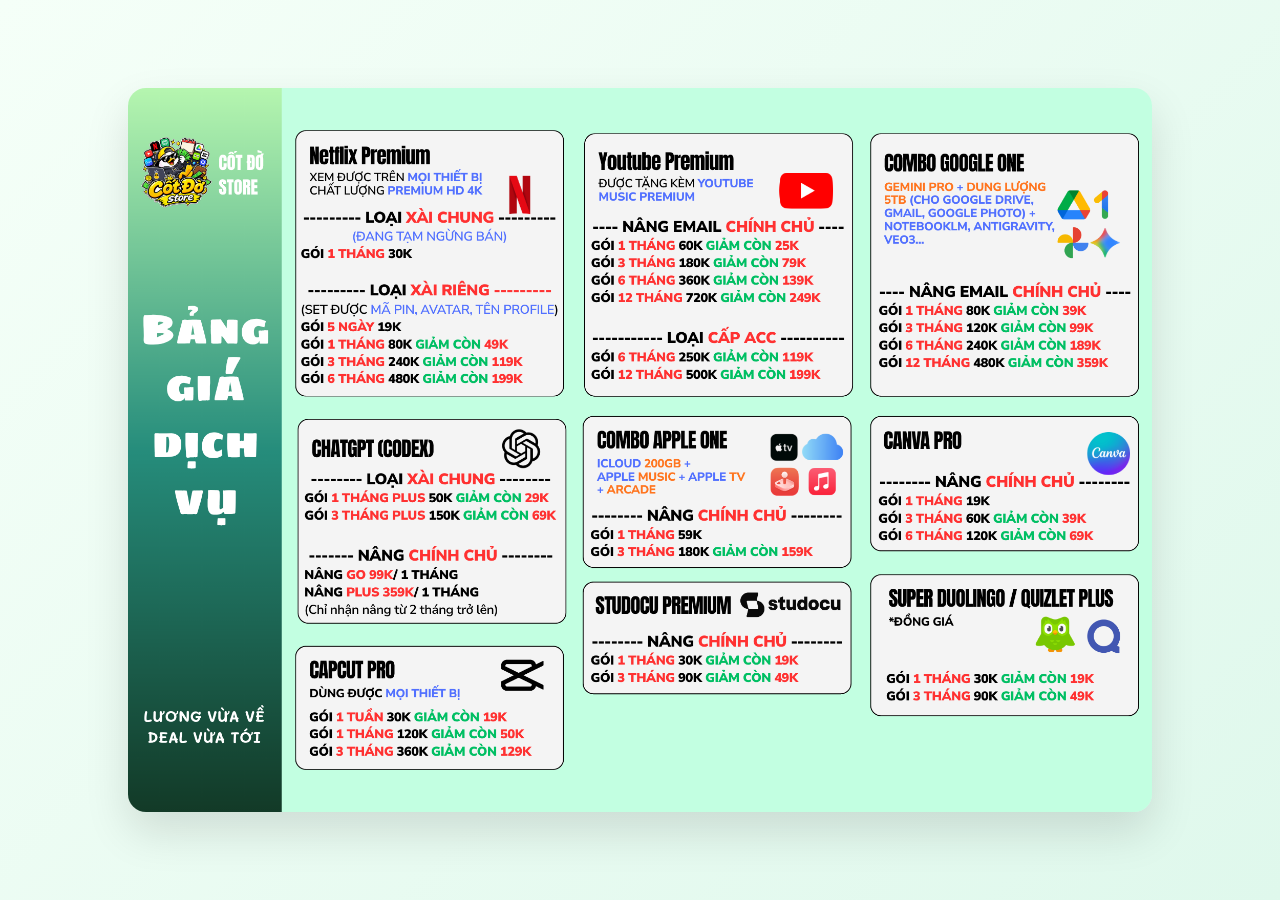
==== bang-gia.html @ a13c6941 "Add files via upload" ====
<!DOCTYPE html>
<html lang="vi">
<head>
  <meta charset="UTF-8">
  <meta name="viewport" content="width=device-width, initial-scale=1.0">
  <title>Cốt Đờ Store - Bảng Giá</title>
  <link rel="stylesheet" href="style.css">
</head>
<body>
  <main class="container">
    <img class="price-image" src="assets/price-list.png" alt="Cốt Đờ Store Price List">
  </main>
  <script src="script.js"></script>
</body>
</html>
---- style.css ----
* {
  box-sizing: border-box;
}

body {
  margin: 0;
  min-height: 100vh;
  background: linear-gradient(135deg, #f5fff8, #dff8ec);
  display: flex;
  justify-content: center;
  align-items: center;
  padding: 24px;
  font-family: Arial, sans-serif;
}

.container {
  width: 80vw;
  display: flex;
  justify-content: center;
  align-items: center;
}

.price-image {
  width: 100%;
  height: auto;
  display: block;
  border-radius: 18px;
  box-shadow: 0 20px 45px rgba(0,0,0,0.12);
}

@media (max-width: 768px) {
  body {
    padding: 0;
    background: #ffffff;
    display: block;
  }

  .container {
    width: 100vw;
    display: block;
  }

  .price-image {
    width: 100%;
    height: auto;
    border-radius: 0;
    box-shadow: none;
  }
}
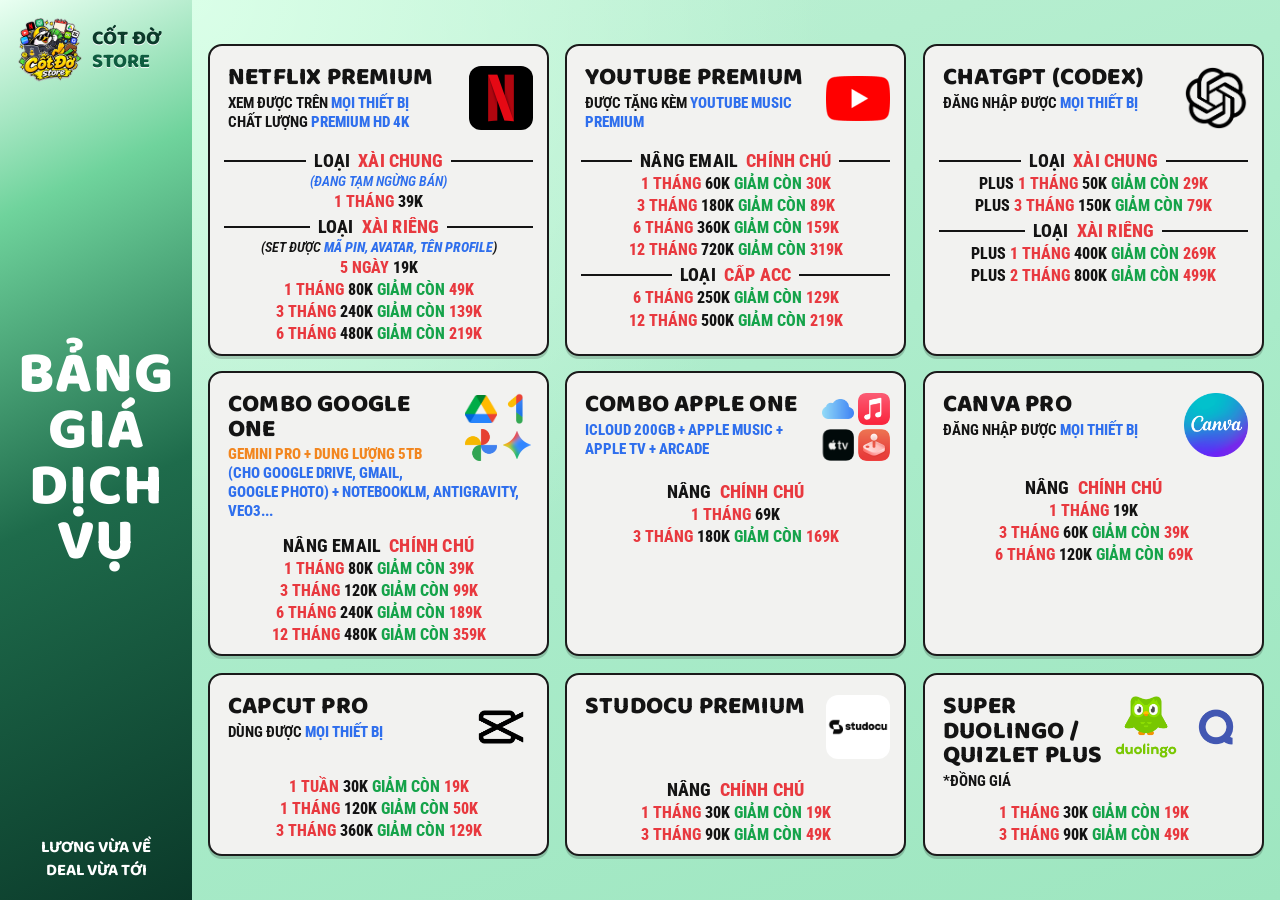
==== commit fd81c468: "Rename index.html to bang-gia.html rename" ====
--- a/bang-gia.html
+++ b/bang-gia.html
@@ -1,15 +1,210 @@
 <!DOCTYPE html>
 <html lang="vi">
 <head>
-  <meta charset="UTF-8">
-  <meta name="viewport" content="width=device-width, initial-scale=1.0">
-  <title>Cốt Đờ Store - Bảng Giá</title>
-  <link rel="stylesheet" href="style.css">
+<meta charset="UTF-8">
+<meta name="viewport" content="width=device-width, initial-scale=1.0">
+<title>Cốt Đờ Store — Bảng Giá Dịch Vụ</title>
+<link rel="preconnect" href="https://fonts.googleapis.com">
+<link href="https://fonts.googleapis.com/css2?family=Baloo+2:wght@500;700;800&family=Roboto+Condensed:ital,wght@0,400;0,700;1,400&display=swap" rel="stylesheet">
+<link rel="stylesheet" href="style.css">
 </head>
 <body>
-  <main class="container">
-    <img class="price-image" src="assets/price-list.png" alt="Cốt Đờ Store Price List">
+
+<div class="app">
+
+  <!-- SIDEBAR -->
+  <aside class="sidebar">
+    <div class="brand">
+      <div class="brand-logo"><img src="assets/logo.png" alt="Cốt Đờ Store" onerror="this.style.display='none'"></div>
+      <div class="brand-name" style="--brand-name-x: 0px;">CỐT ĐỜ<br><span>STORE</span></div>
+    </div>
+
+    <h1 class="headline">
+      <span>BẢNG</span>
+      <span>GIÁ</span>
+      <span>DỊCH</span>
+      <span class="dot">VỤ</span>
+    </h1>
+
+    <p class="tagline">LƯƠNG VỪA VỀ<br>DEAL VỪA TỚI</p>
+  </aside>
+
+  <!-- MAIN GRID -->
+  <main class="grid">
+
+    <!-- NETFLIX -->
+    <article class="card">
+      <header class="card-head">
+        <div class="icon-slot" data-icon="netflix"><img src="assets/netflix.png" alt="Netflix" onerror="this.style.display='none'"></div>
+        <h2>Netflix Premium</h2>
+        <p class="lead">XEM ĐƯỢC TRÊN <b class="blue">MỌI THIẾT BỊ</b><br>CHẤT LƯỢNG <b class="blue">PREMIUM HD 4K</b></p>
+      </header>
+      <div class="info">
+      <p class="divider">LOẠI <b class="red">XÀI CHUNG</b></p>
+      <p class="note blue">(ĐANG TẠM NGỪNG BÁN)</p>
+      <p class="row"><b class="red">1 THÁNG</b> 39K</p>
+
+      <p class="divider">LOẠI <b class="red">XÀI RIÊNG</b></p>
+      <p class="note">(SET ĐƯỢC <b class="blue">MÃ PIN, AVATAR, TÊN PROFILE</b>)</p>
+      <p class="row"><b class="red">5 NGÀY</b> 19K</p>
+      <p class="row"><b class="red">1 THÁNG</b> 80K <b class="green">GIẢM CÒN </b><b class="red">49K</b></p>
+      <p class="row"><b class="red">3 THÁNG</b> 240K <b class="green">GIẢM CÒN</b> <b class="red">139K</b></p>
+      <p class="row"><b class="red">6 THÁNG</b> 480K <b class="green">GIẢM CÒN</b> <b class="red">219K</b></p>
+    
+      </div>
+    </article>
+
+    <!-- YOUTUBE -->
+    <article class="card">
+      <header class="card-head">
+        <div class="icon-slot" data-icon="youtube"><img src="assets/youtube.png" alt="YouTube" onerror="this.style.display='none'"></div>
+        <h2>Youtube Premium</h2>
+        <p class="lead">ĐƯỢC TẶNG KÈM <b class="blue">YOUTUBE MUSIC PREMIUM</b></p>
+      </header>
+      <div class="info">
+      <p class="divider">NÂNG EMAIL <b class="red">CHÍNH CHỦ</b></p>
+      <p class="row"><b class="red">1 THÁNG</b> 60K <b class="green">GIẢM CÒN</b> <b class="red">30K</b></p>
+      <p class="row"><b class="red">3 THÁNG</b> 180K <b class="green">GIẢM CÒN</b> <b class="red">89K</b></p>
+      <p class="row"><b class="red">6 THÁNG</b> 360K <b class="green">GIẢM CÒN</b> <b class="red">159K</b></p>
+      <p class="row"><b class="red">12 THÁNG</b> 720K <b class="green">GIẢM CÒN</b> <b class="red">319K</b></p>
+
+      <p class="divider">LOẠI <b class="red">CẤP ACC</b></p>
+      <p class="row"><b class="red">6 THÁNG</b> 250K <b class="green">GIẢM CÒN</b> <b class="red">129K</b></p>
+      <p class="row"><b class="red">12 THÁNG</b> 500K <b class="green">GIẢM CÒN</b> <b class="red">219K</b></p>
+    
+      </div>
+    </article>
+
+
+    <!-- CHATGPT -->
+    <article class="card">
+      <header class="card-head">
+        <div class="icon-slot" data-icon="chatgpt"><img src="assets/chatgpt.png" alt="ChatGPT" onerror="this.style.display='none'"></div>
+        <h2>ChatGPT (Codex)</h2>
+        <p class="lead">ĐĂNG NHẬP ĐƯỢC <b class="blue">MỌI THIẾT BỊ</b></p>
+      </header>
+      <div class="info">
+      <p class="divider">LOẠI <b class="red">XÀI CHUNG</b></p>
+      <p class="row">PLUS <b class="red">1 THÁNG</b> 50K <b class="green">GIẢM CÒN</b> <b class="red">29K</b></p>
+      <p class="row">PLUS <b class="red">3 THÁNG</b> 150K <b class="green">GIẢM CÒN</b> <b class="red">79K</b></p>
+
+      <p class="divider">LOẠI <b class="red">XÀI RIÊNG</b></p>
+      <p class="row">PLUS <b class="red">1 THÁNG</b> 400K <b class="green">GIẢM CÒN</b> <b class="red">269K</b></p>
+      <p class="row">PLUS <b class="red">2 THÁNG</b> 800K <b class="green">GIẢM CÒN</b> <b class="red">499K</b></p>
+    
+      </div>
+    </article>
+
+    <!-- GOOGLE ONE -->
+    <article class="card">
+      <header class="card-head">
+        <div class="icon-cube">
+          <div class="icon-slot" data-icon="google-drive"><img src="assets/google-drive.png" alt="Google Drive" onerror="this.style.display='none'"></div>
+          <div class="icon-slot" data-icon="google-one"><img src="assets/ggone.png" alt="Google One" onerror="this.style.display='none'"></div>
+          <div class="icon-slot" data-icon="google-photos"><img src="assets/google-photos.png" alt="Google Photos" onerror="this.style.display='none'"></div>
+          <div class="icon-slot" data-icon="gemini"><img src="assets/gemini.png" alt="Gemini" onerror="this.style.display='none'"></div>
+        </div>
+        <h2>Combo Google One</h2>
+        <p class="lead"><b class="orange">GEMINI PRO + DUNG LƯỢNG 5TB</b> <b class="blue"> (CHO GOOGLE DRIVE, GMAIL, GOOGLE PHOTO) + NOTEBOOKLM, ANTIGRAVITY, VEO3...</b></p>
+      </header>
+      <div class="info">
+      <p class="divider">NÂNG EMAIL <b class="red">CHÍNH CHỦ</b></p>
+      <p class="row"><b class="red">1 THÁNG</b> 80K <b class="green">GIẢM CÒN</b> <b class="red">39K</b></p>
+      <p class="row"><b class="red">3 THÁNG</b> 120K <b class="green">GIẢM CÒN</b> <b class="red">99K</b></p>
+      <p class="row"><b class="red">6 THÁNG</b> 240K <b class="green">GIẢM CÒN</b> <b class="red">189K</b></p>
+      <p class="row"><b class="red">12 THÁNG</b> 480K <b class="green">GIẢM CÒN</b> <b class="red">359K</b></p>
+    
+      </div>
+    </article>
+
+    <!-- APPLE ONE -->
+    <article class="card">
+      <header class="card-head">
+        <div class="icon-cube">
+          <div class="icon-slot" data-icon="icloud"><img src="assets/icloud.png" alt="iCloud" onerror="this.style.display='none'"></div>
+          <div class="icon-slot" data-icon="apple-music"><img src="assets/apple-music.png" alt="Apple Music" onerror="this.style.display='none'"></div>
+          <div class="icon-slot" data-icon="apple-tv"><img src="assets/apple-tv.png" alt="Apple TV" onerror="this.style.display='none'"></div>
+          <div class="icon-slot" data-icon="apple-arcade"><img src="assets/apple-arcade.png" alt="Apple Arcade" onerror="this.style.display='none'"></div>
+        </div>
+        <h2>Combo Apple One</h2>
+        <p class="lead"><b class="blue">ICLOUD 200GB + APPLE MUSIC + APPLE TV + ARCADE</b></p>
+      </header>
+      <div class="info">
+      <p class="divider">NÂNG <b class="red">CHÍNH CHỦ</b></p>
+      <p class="row"><b class="red">1 THÁNG</b> 69K</p>
+      <p class="row"><b class="red">3 THÁNG</b> 180K <b class="green">GIẢM CÒN</b> <b class="red">169K</b></p>
+    
+      </div>
+    </article>
+
+    <!-- CANVA -->
+    <article class="card">
+      <header class="card-head">
+        <div class="icon-slot" data-icon="canva"><img src="assets/canva.png" alt="Canva" onerror="this.style.display='none'"></div>
+        <h2>Canva Pro</h2>
+        <p class="lead">ĐĂNG NHẬP ĐƯỢC <b class="blue">MỌI THIẾT BỊ</b></p>
+       <!-- <p class="lead">DÙNG ĐƯỢC MỌI <b class="blue">TÍNH NĂNG CAO CẤP</b> CỦA CANVA</p> -->
+      </header>
+      <div class="info">
+      <p class="divider">NÂNG <b class="red">CHÍNH CHỦ</b></p>
+      <p class="row"><b class="red">1 THÁNG</b> 19K</p>
+      <p class="row"><b class="red">3 THÁNG</b> 60K <b class="green">GIẢM CÒN</b> <b class="red">39K</b></p>
+      <p class="row"><b class="red">6 THÁNG</b> 120K <b class="green">GIẢM CÒN</b> <b class="red">69K</b></p>
+    
+      </div>
+    </article>
+
+    <!-- CAPCUT -->
+    <article class="card">
+      <header class="card-head">
+        <div class="icon-slot" data-icon="capcut"><img src="assets/capcut.png" alt="CapCut" onerror="this.style.display='none'"></div>
+        <h2>CapCut Pro</h2>
+        <p class="lead">DÙNG ĐƯỢC <b class="blue">MỌI THIẾT BỊ</b></p>
+      </header>
+      <div class="info">
+      <p class="row"><b class="red">1 TUẦN</b> 30K <b class="green">GIẢM CÒN</b> <b class="red">19K</b></p>
+      <p class="row"><b class="red">1 THÁNG</b> 120K <b class="green">GIẢM CÒN</b> <b class="red">50K</b></p>
+      <p class="row"><b class="red">3 THÁNG</b> 360K <b class="green">GIẢM CÒN</b> <b class="red">129K</b></p>
+    
+      </div>
+    </article>
+
+    <!-- STUDOCU -->
+    <article class="card">
+      <header class="card-head">
+        <div class="icon-slot" data-icon="studocu"><img src="assets/studocu.png" alt="Studocu" onerror="this.style.display='none'"></div>
+        <h2>Studocu Premium</h2>
+      </header>
+      <div class="info">
+      <p class="divider">NÂNG <b class="red">CHÍNH CHỦ</b></p>
+      <p class="row"><b class="red">1 THÁNG</b> 30K <b class="green">GIẢM CÒN</b> <b class="red">19K</b></p>
+      <p class="row"><b class="red">3 THÁNG</b> 90K <b class="green">GIẢM CÒN</b> <b class="red">49K</b></p>
+    
+      </div>
+    </article>
+
+    <!-- DUOLINGO / QUIZLET -->
+    <article class="card">
+      <header class="card-head">
+        <span class="icon-pair">
+          <div class="icon-slot" data-icon="duolingo"><img src="assets/duolingo.png" alt="Duolingo" onerror="this.style.display='none'"></div>
+          <div class="icon-slot" data-icon="quizlet"><img src="assets/quizlet.png" alt="Quizlet" onerror="this.style.display='none'"></div>
+        </span>
+        <h2>Super Duolingo / Quizlet Plus</h2>
+        <p class="lead">*ĐỒNG GIÁ</p>
+      </header>
+      <div class="info">
+      <p class="row"><b class="red">1 THÁNG</b> 30K <b class="green">GIẢM CÒN</b> <b class="red">19K</b></p>
+      <p class="row"><b class="red">3 THÁNG</b> 90K <b class="green">GIẢM CÒN</b> <b class="red">49K</b></p>
+    
+      </div>
+    </article>
+
   </main>
-  <script src="script.js"></script>
+</div>
+
+
+
+
 </body>
 </html>
--- a/style.css
+++ b/style.css
@@ -1,49 +1,437 @@
-* {
-  box-sizing: border-box;
-}
-
-body {
-  margin: 0;
-  min-height: 100vh;
-  background: linear-gradient(135deg, #f5fff8, #dff8ec);
-  display: flex;
-  justify-content: center;
-  align-items: center;
-  padding: 24px;
-  font-family: Arial, sans-serif;
-}
-
-.container {
-  width: 80vw;
-  display: flex;
-  justify-content: center;
-  align-items: center;
-}
-
-.price-image {
-  width: 100%;
-  height: auto;
-  display: block;
-  border-radius: 18px;
-  box-shadow: 0 20px 45px rgba(0,0,0,0.12);
-}
-
-@media (max-width: 768px) {
-  body {
-    padding: 0;
-    background: #ffffff;
-    display: block;
-  }
-
-  .container {
-    width: 100vw;
-    display: block;
-  }
-
-  .price-image {
-    width: 100%;
-    height: auto;
-    border-radius: 0;
-    box-shadow: none;
-  }
-}
+:root{
+  --blue:#2f6fed;
+  --red:#e8393f;
+  --green:#15a34a;
+  --orange:#f2861f;
+  --black:#141414;
+  --card-bg:#f2f2f0;
+  --card-border:#1a1a1a;
+  --sidebar-dark:#0b3a2a;
+  --sidebar-mid:#1e6b4b;
+  --sidebar-light:#eafff2;
+  --page-mint:#c7f3d6;
+
+  /* Khoảng cách CỐ ĐỊNH giữa các card (không đổi theo kích thước màn hình) */
+  --gap:16px;
+  /* Bề rộng tối đa của 1 card */
+  --card-w:350px;
+
+  /* ===== THANG CỠ CHỮ (dùng chung cho MỌI thiết bị) =====
+     Thứ tự cố định, không bao giờ đảo:
+       heading (h2) > divider > row > lead > note
+     Mỗi dòng: clamp(NHỎ NHẤT , theo bề ngang card , TO NHẤT)
+       - số px đầu  = sàn, để trên điện thoại vẫn đọc được, khỏi zoom
+       - số cqw     = tỉ lệ theo BỀ NGANG CARD (không phải màn hình),
+                      nên card to hay nhỏ chữ vẫn cân đối như nhau
+       - số px cuối = trần, để trên màn hình bự chữ không phình
+     Muốn chỉnh cỡ chữ thì sửa đúng ở đây, đừng sửa rải rác bên dưới. */
+  --fs-h2:      clamp(15.5px, 7.95cqw, 25px);
+  --fs-divider: clamp(12px,   5.75cqw, 18px);
+  --fs-row:     clamp(11px,   5.25cqw, 16.5px);
+  --fs-lead:    clamp(10.5px, 4.90cqw, 15.5px);
+  --fs-note:    clamp(10px,   4.45cqw, 14px);
+}
+
+*{box-sizing:border-box;}
+
+html,body{
+  margin:0;
+  padding:0;
+  height:100%;
+  font-family:"Roboto Condensed","Inter",sans-serif;
+  color:var(--black);
+  overflow:hidden;
+  -webkit-font-smoothing:antialiased;
+}
+
+.app{
+  display:flex;
+  width:100vw;
+  height:100vh;
+}
+
+/* ================= SIDEBAR ================= */
+.sidebar{
+  flex:0 0 clamp(190px, 15vw, 260px);
+  background:linear-gradient(155deg, var(--sidebar-light) 0%, #6fd39c 22%, var(--sidebar-mid) 55%, var(--sidebar-dark) 100%);
+  color:#fff;
+  display:flex;
+  flex-direction:column;
+  justify-content:space-between;
+  padding:clamp(14px,2vh,26px) clamp(14px,1.4vw,22px);
+}
+
+.brand{
+  display:flex;
+  align-items:center;
+  gap:10px;
+}
+
+.brand-logo{
+  width: 64px;
+  height:64px;
+  display:flex;
+  align-items:center;
+  justify-content:center;
+  background: transparent;
+  /*
+  border:2px solid var(--black);
+  border-radius:9px;
+  */
+  flex-shrink:0;
+  overflow:hidden;
+}
+.brand-logo img{
+  width:100%;
+  height:100%;
+  object-fit:cover;
+  display:block;
+}
+
+.brand-name{
+  font-family:"Baloo 2",sans-serif;
+  font-weight:800;
+  font-size:clamp(20px,1vw,24px);
+  line-height:1.15;
+  color:var(--sidebar-dark);
+  text-shadow:0 1px 0 #fff;
+  /* Di chuyển tên brand qua trái/phải: đổi giá trị --brand-name-x
+     (số dương = qua phải, số âm = qua trái), vd: -10px, 15px... */
+  transform:translateX(var(--brand-name-x, 20px));
+  position:relative;
+}
+.brand-name span{color:#0e5c3f;}
+
+.headline{
+  font-family:"Baloo 2",sans-serif;
+  font-weight:800;
+  font-size:clamp(40px,4.6vw,72px);
+  line-height:0.95;
+  margin:0;
+  display:flex;
+  flex-direction:column;
+  align-items:center;
+  gap:0;
+  letter-spacing:1px;
+  text-align:center;
+  width:100%;
+}
+.headline .dot{position:relative;}
+
+.tagline{
+  font-family:"Baloo 2",sans-serif;
+  font-weight:700;
+  font-size:clamp(16px,1.3vw,22px);
+  line-height:1.35;
+  margin:0;
+  text-align:center;
+  width:100%;
+}
+
+/* ================= MAIN GRID ================= */
+.grid{
+  flex:1;
+  display:grid;
+  /* Cột rộng tối đa = --card-w, nên khoảng cách giữa các card LUÔN bằng --gap,
+     không phình ra khi màn hình to. Đổi --gap / --card-w để chỉnh. */
+  grid-template-columns:repeat(3, minmax(0, var(--card-w)));
+  grid-template-rows:repeat(3, auto);
+  justify-content:center;      /* dồn 3 cột vào giữa, phần dư ra 2 bên mép */
+  align-content:safe center;   /* căn giữa dọc, nhưng KHÔNG cắt mất phần trên khi tràn */
+  justify-items:stretch;
+  gap:var(--gap);
+  padding:var(--gap);
+  background:
+    radial-gradient(circle at 0% 0%, #daffe8 0%, transparent 45%),
+    linear-gradient(160deg, #bdf0d3 0%, #a9ebc9 55%, #9ee6c0 100%);
+  height:100vh;
+  overflow-y:auto;
+  overflow-x:hidden;
+}
+
+.card{
+  background:var(--card-bg);
+  border:2px solid var(--card-border);
+  border-radius:14px;
+  padding:clamp(7px,0.9vh,14px) clamp(10px,1.1vw,18px);
+  display:flex;
+  flex-direction:column;
+  gap:2px;
+  box-shadow:0 3px 0 rgba(0,0,0,0.18);
+  transition:transform .18s ease, box-shadow .18s ease, background .18s ease;
+  cursor:pointer;
+  position:relative;
+  width:100%;
+max-width:var(--card-w); /* đổi --card-w ở :root để chỉnh width card */
+margin:0 auto;
+/* Biến card thành "container": mọi cỡ chữ bên trong tính theo BỀ NGANG CARD
+   (đơn vị cqw), nên tỉ lệ chữ giống hệt nhau trên laptop, màn to lẫn điện thoại. */
+container-type:inline-size;
+}
+
+.card:hover,
+.card:focus-within,
+.card:active{
+  transform:translateY(-6px) scale(1.015);
+  box-shadow:0 14px 22px rgba(0,0,0,0.22);
+  background:#fff;
+  z-index:5;
+}
+
+.card-head{
+  margin-top: 12px;
+  margin-bottom:4px;
+  margin-left: 4px;
+}
+.card-head::after{
+  content:"";
+  display:table;
+  clear:both;
+}
+
+.card-head h2{
+  font-family:"Baloo 2",sans-serif;
+  line-height:1em;
+  font-weight:800;
+  font-size:var(--fs-h2);
+  margin:0;
+  letter-spacing:0.2px;
+  text-transform:uppercase;
+  text-align:left;
+}
+
+.icon-slot{
+  flex-shrink:0;
+  width:64px;
+  height:64px;
+  border-radius:12px;
+  overflow:hidden;
+  background:transparent;
+  /*
+  border:1.5px dashed rgba(0,0,0,0.28);
+  */
+  display:flex;
+  align-items:center;
+  justify-content:center;
+  float:right;
+  margin:0 0 6px 10px;
+}
+.icon-slot img{
+  width:100%;
+  height:100%;
+  object-fit:cover;
+  display:block;
+}
+.icon-pair{
+  display:flex;
+  gap:6px;
+  flex-shrink:0;
+  float:right;
+  margin:0 0 6px 10px;
+}
+.icon-pair .icon-slot{float:none;margin:0;}
+
+.icon-cube{
+  flex-shrink:0;
+  display:grid;
+  grid-template-columns:repeat(2, 32px);
+  grid-template-rows:repeat(2, 32px);
+  gap:4px;
+  float:right;
+  margin:0 0 6px 10px;
+}
+.icon-cube .icon-slot{
+  width:32px;
+  height:32px;
+  border-radius:8px;
+  float:none;
+  margin:0;
+}
+
+.icon-slot[data-icon="youtube"] img,
+.icon-slot[data-icon="icloud"] img,
+.icon-slot[data-icon="google-drive"] img,
+.icon-slot[data-icon="quizlet"] img,
+.icon-slot[data-icon="capcut"] img {
+  object-fit: contain;
+}
+
+.lead{
+  font-size:var(--fs-lead);
+  line-height:1.25;
+  font-weight:700;
+  margin:3px 0 0;
+  text-align:left;
+}
+
+.info{
+  margin-top:4px;
+}
+
+/* Thanh "——— TIÊU ĐỀ ———"
+   Gạch ngang KHÔNG còn gõ tay trong HTML nữa — nó do CSS vẽ (::before/::after),
+   nên luôn co giãn vừa đúng bề ngang card, không bao giờ tràn ra ngoài. */
+.divider{
+  font-weight:800;
+  font-size:var(--fs-divider);
+  margin:5px 0 2px;
+  letter-spacing:0.2px;
+  text-align:center;
+  display:flex;
+  align-items:center;
+  justify-content:center;
+  gap:8px;                 /* khoảng hở giữa chữ và gạch */
+  white-space:nowrap;
+  overflow:hidden;         /* chốt chặn cuối: không cho lòi ra khỏi card */
+}
+.divider::before,
+.divider::after{
+  content:"";
+  flex:1 1 0;              /* gạch tự co lại trước, chữ giữ nguyên */
+  min-width:0;
+  height:0;
+  border-top:2px solid currentColor;   /* gạch liền, không đứt nét */
+}
+
+/* Card chỉ có DUY NHẤT 1 divider -> ẩn 2 gạch, chỉ để lại chữ.
+   Card có từ 2 divider trở lên mới vẽ gạch (lúc đó gạch mới có tác dụng
+   phân tách các nhóm giá). Điều kiện ":not(:has(.divider ~ .divider))"
+   nghĩa là trong .info không tồn tại divider nào đứng sau một divider khác. */
+.info:not(:has(.divider ~ .divider)) .divider::before,
+.info:not(:has(.divider ~ .divider)) .divider::after{
+  content:none;
+}
+
+.note{
+  font-size:var(--fs-note);
+  font-style:italic;
+  font-weight:600;
+  margin:0 0 2px;
+  text-align:center;
+  white-space:nowrap;   /* ép nằm 1 dòng, không xuống hàng */
+  overflow:hidden;      /* chốt chặn nếu JS auto-fit chưa chạy */
+}
+
+.row{
+  font-size:var(--fs-row);
+  white-space:nowrap;   /* ép nằm 1 dòng, không xuống hàng */
+  overflow:hidden;      /* chốt chặn nếu JS auto-fit chưa chạy */
+  font-weight:800;
+  margin:1px 0;
+  line-height:1.3;
+  text-align:center;
+}
+
+b{font-weight:800;}
+.blue{color:var(--blue);}
+.red{color:var(--red);}
+.green{color:var(--green);}
+.orange{color:var(--orange);}
+.black{color:var(--black);}
+
+/* ================= RESPONSIVE / MOBILE ================= */
+@media (max-width: 860px){
+  :root{
+    /* Cỡ chữ banner trên điện thoại — chỉnh 3 dòng này là đủ.
+       Thứ tự: BẢNG GIÁ (to nhất) > tên sốp = slogan */
+    --m-headline: clamp(19px, 6.6vw, 30px);
+    --m-brand:    clamp(11px, 3.1vw, 14px);
+    --m-slogan:   clamp(11px, 3.1vw, 14px);
+  }
+
+  html,body{overflow-y:auto; overflow-x:hidden;}
+
+  .app{
+    flex-direction:column;
+    height:auto;
+    min-height:100vh;
+  }
+
+  /* ---- BANNER HEADER TRÊN ĐIỆN THOẠI ----
+     Chia 3 ô: [logo + tên sốp] [BẢNG GIÁ] [slogan]
+     Hai ô hai bên rộng bằng nhau (1fr) nên ô giữa nằm CHÍNH GIỮA banner
+     thật sự, không bị lệch theo độ dài chữ hai bên. */
+  .sidebar{
+    flex:0 0 auto;
+    display:grid;
+    grid-template-columns:minmax(0,1fr) auto minmax(0,1fr);
+    align-items:center;
+    column-gap:8px;
+    padding:12px 14px;
+    background:linear-gradient(100deg, var(--sidebar-light) 0%, #6fd39c 30%, var(--sidebar-mid) 65%, var(--sidebar-dark) 100%);
+  }
+
+  /* ô trái: logo + tên sốp, căn lề trái */
+  .brand{
+    order:1;
+    justify-self:start;
+    gap:7px;
+  }
+  .brand-name{
+    font-size:var(--m-brand);     /* bằng cỡ slogan */
+    line-height:1.1;
+    white-space:nowrap;           /* giữ đúng 2 dòng: CỐT ĐỜ / STORE */
+    transform:none;               /* bỏ dịch ngang của bản PC */
+    text-shadow:0 1px 0 rgba(255,255,255,.55);
+  }
+
+  /* ô giữa: chỉ chữ "BẢNG GIÁ", to nhất, nằm giữa, 1 dòng
+     (muốn hiện lại "DỊCH VỤ" thì xóa dòng .headline span:nth-child(n+3)) */
+  .headline{
+    order:2;
+    justify-self:center;
+    flex-direction:row;
+    flex-wrap:nowrap;
+    white-space:nowrap;
+    gap:7px;
+    width:auto;
+    font-size:var(--m-headline);
+    line-height:1;
+  }
+  .headline span:nth-child(n+3){display:none;}
+
+  /* ô phải: slogan, căn lề phải */
+  .tagline{
+    order:3;
+    justify-self:end;
+    width:auto;
+    text-align:right;
+    font-size:var(--m-slogan);    /* bằng cỡ tên sốp */
+    line-height:1.2;
+    white-space:nowrap;
+  }
+
+  .grid{
+    grid-template-columns:repeat(2, minmax(0, 1fr));
+    grid-template-rows:none;
+    justify-content:stretch;   /* mobile: card giãn full 2 cột */
+    align-content:start;
+    height:auto;
+    overflow:visible;
+    gap:6px;
+    padding:6px;
+  }
+
+  .card{
+    padding:8px 7px;   /* hẹp lại để chừa bề ngang cho chữ nằm 1 dòng */
+  }
+
+  /* cỡ chữ do thang --fs-* ở :root lo, không override nữa */
+  .icon-slot{width:26px;height:26px;border-radius:7px;margin:0 0 4px 8px;}
+  .icon-pair{margin:0 0 4px 8px;}
+  .icon-cube{grid-template-columns:repeat(2, 18px);grid-template-rows:repeat(2, 18px);gap:2px;margin:0 0 4px 8px;}
+  .icon-cube .icon-slot{width:18px;height:18px;border-radius:5px;}
+  .brand-logo{width:30px;height:30px;}
+  .divider{gap:5px;}
+
+  .card:hover,
+  .card:active{
+    transform:translateY(-3px) scale(1.02);
+  }
+}
+
+@media (max-width:420px){
+  .grid{grid-template-columns:repeat(2, 1fr);}
+  .sidebar{column-gap:6px; padding:10px 10px;}
+}
+
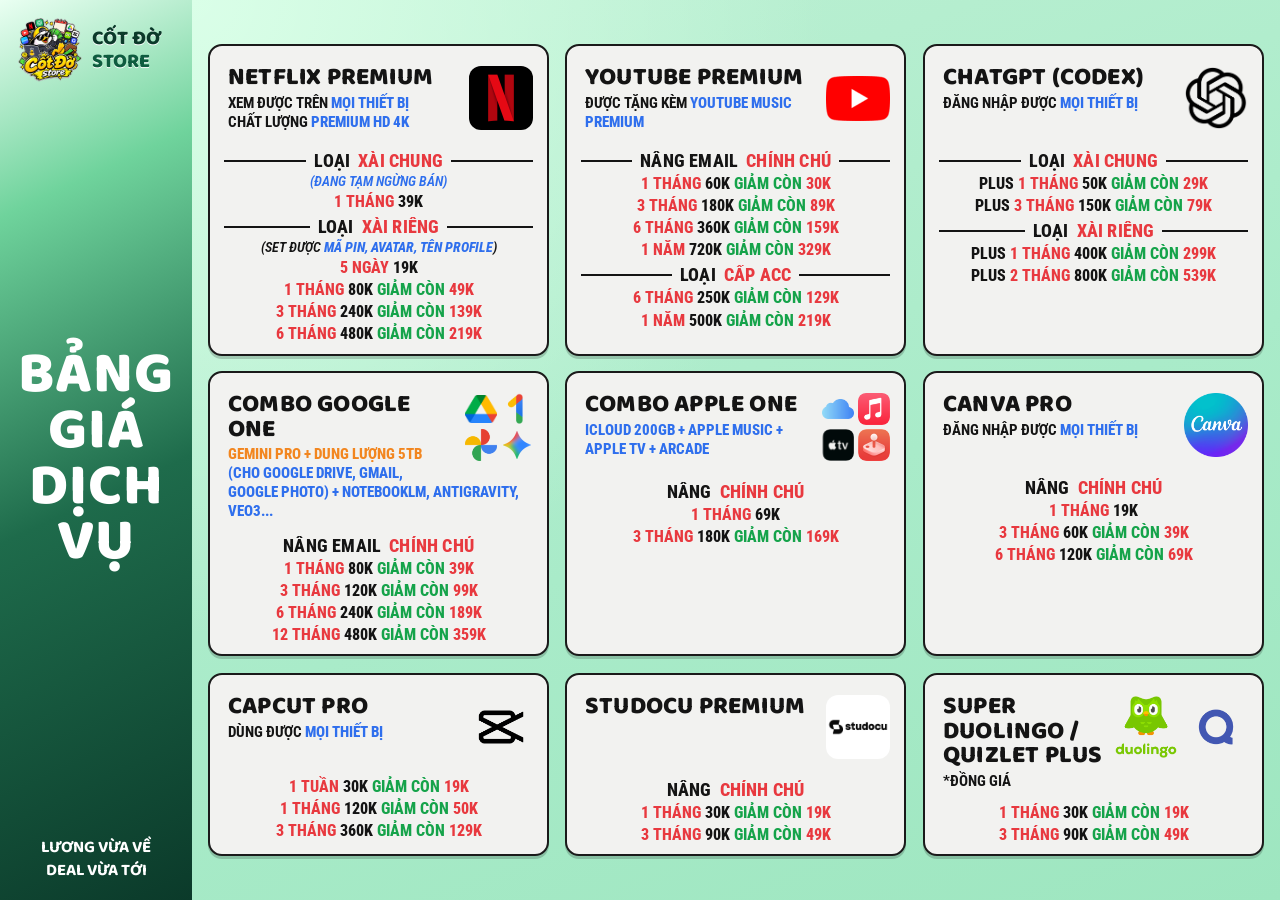
==== commit 2cac0511: "Add files via upload" ====
--- a/bang-gia.html
+++ b/bang-gia.html
@@ -66,11 +66,11 @@
       <p class="row"><b class="red">1 THÁNG</b> 60K <b class="green">GIẢM CÒN</b> <b class="red">30K</b></p>
       <p class="row"><b class="red">3 THÁNG</b> 180K <b class="green">GIẢM CÒN</b> <b class="red">89K</b></p>
       <p class="row"><b class="red">6 THÁNG</b> 360K <b class="green">GIẢM CÒN</b> <b class="red">159K</b></p>
-      <p class="row"><b class="red">12 THÁNG</b> 720K <b class="green">GIẢM CÒN</b> <b class="red">319K</b></p>
+      <p class="row"><b class="red">1 NĂM</b> 720K <b class="green">GIẢM CÒN</b> <b class="red">329K</b></p>
 
       <p class="divider">LOẠI <b class="red">CẤP ACC</b></p>
       <p class="row"><b class="red">6 THÁNG</b> 250K <b class="green">GIẢM CÒN</b> <b class="red">129K</b></p>
-      <p class="row"><b class="red">12 THÁNG</b> 500K <b class="green">GIẢM CÒN</b> <b class="red">219K</b></p>
+      <p class="row"><b class="red">1 NĂM</b> 500K <b class="green">GIẢM CÒN</b> <b class="red">219K</b></p>
     
       </div>
     </article>
@@ -89,8 +89,8 @@
       <p class="row">PLUS <b class="red">3 THÁNG</b> 150K <b class="green">GIẢM CÒN</b> <b class="red">79K</b></p>
 
       <p class="divider">LOẠI <b class="red">XÀI RIÊNG</b></p>
-      <p class="row">PLUS <b class="red">1 THÁNG</b> 400K <b class="green">GIẢM CÒN</b> <b class="red">269K</b></p>
-      <p class="row">PLUS <b class="red">2 THÁNG</b> 800K <b class="green">GIẢM CÒN</b> <b class="red">499K</b></p>
+      <p class="row">PLUS <b class="red">1 THÁNG</b> 400K <b class="green">GIẢM CÒN</b> <b class="red">299K</b></p>
+      <p class="row">PLUS <b class="red">2 THÁNG</b> 800K <b class="green">GIẢM CÒN</b> <b class="red">539K</b></p>
     
       </div>
     </article>
